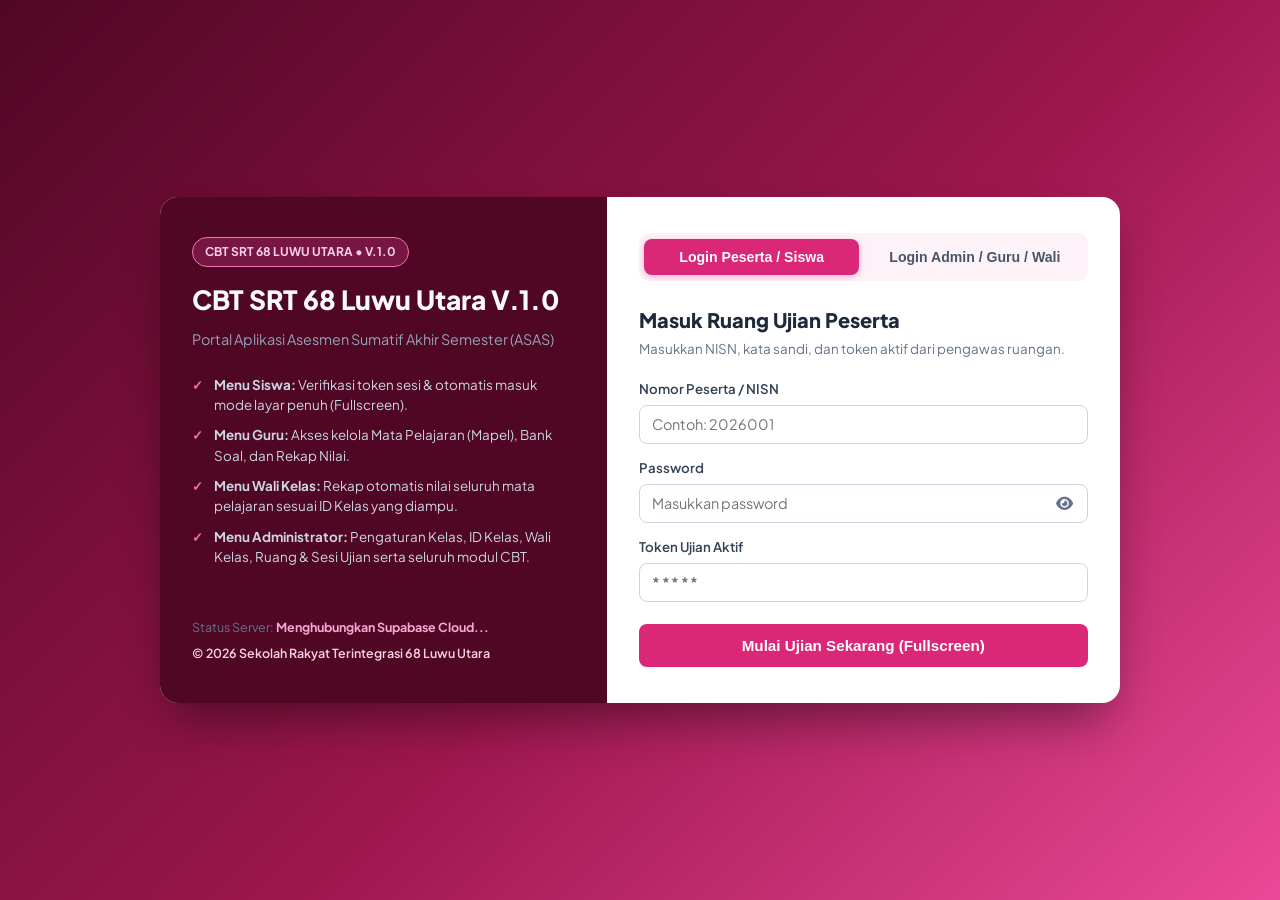
==== index.html @ 257b6ebb "Add files via upload" ====
<!DOCTYPE html>
<html lang="id">
<head>
  <meta charset="UTF-8">
  <meta name="viewport" content="width=device-width, initial-scale=1.0">
  <title>Portal Login Utama - CBT SRT 68 Luwu Utara V.1.0</title>
  <link rel="stylesheet" href="https://cdnjs.cloudflare.com/ajax/libs/font-awesome/6.5.1/css/all.min.css">
  <link rel="stylesheet" href="shared-cbt.css">
  <style>
    body {
      min-height: 100vh;
      display: flex;
      align-items: center;
      justify-content: center;
      background: linear-gradient(135deg, #500724 0%, #9d174d 55%, #ec4899 100%);
      padding: 1.25rem;
    }
    .portal-wrapper {
      width: 100%;
      max-width: 960px;
      background: #ffffff;
      border-radius: 18px;
      overflow: hidden;
      box-shadow: 0 25px 50px -12px rgba(0, 0, 0, 0.45);
      display: grid;
      grid-template-columns: 1fr 1.15fr;
    }
    @media (max-width: 820px) {
      .portal-wrapper { grid-template-columns: 1fr; }
    }
    .portal-side {
      background: #500724;
      color: #f8fafc;
      padding: 2.5rem 2rem;
      display: flex;
      flex-direction: column;
      justify-content: space-between;
    }
    .portal-badge {
      display: inline-block;
      background: rgba(236, 72, 153, 0.25);
      border: 1px solid #f472b6;
      color: #fbcfe8;
      font-size: 0.75rem;
      font-weight: 700;
      padding: 0.3rem 0.75rem;
      border-radius: 999px;
      margin-bottom: 1rem;
    }
    .portal-side h1 {
      font-size: 1.65rem;
      font-weight: 800;
      line-height: 1.25;
      margin-bottom: 0.75rem;
    }
    .portal-side p {
      font-size: 0.9rem;
      color: #94a3b8;
      line-height: 1.6;
    }
    .feature-list {
      margin-top: 1.5rem;
      list-style: none;
      font-size: 0.84rem;
      color: #cbd5e1;
    }
    .feature-list li {
      margin-bottom: 0.65rem;
      padding-left: 1.35rem;
      position: relative;
    }
    .feature-list li::before {
      content: "✓";
      position: absolute;
      left: 0;
      color: #f472b6;
      font-weight: 800;
    }
    .portal-form-area {
      padding: 2.25rem 2rem;
    }
    .role-switcher {
      display: grid;
      grid-template-columns: 1fr 1fr;
      gap: 0.5rem;
      background: #fdf2f8;
      padding: 0.35rem;
      border-radius: 10px;
      margin-bottom: 1.5rem;
    }
    .switch-btn {
      padding: 0.65rem;
      border: none;
      border-radius: 8px;
      font-weight: 700;
      font-size: 0.88rem;
      cursor: pointer;
      background: transparent;
      color: #475569;
      transition: all 0.2s;
    }
    .switch-btn.active {
      background: #db2777;
      color: #ffffff;
      box-shadow: 0 2px 6px rgba(219, 39, 119, 0.3);
    }
  </style>
</head>
<body>

<div class="portal-wrapper">
  <div class="portal-side">
    <div>
      <span class="portal-badge">CBT SRT 68 LUWU UTARA • V.1.0</span>
      <h1 id="portalExamTitle">CBT SRT 68 Luwu Utara V.1.0</h1>
      <p id="portalExamSubject">Portal Aplikasi Asesmen Sumatif Akhir Semester (ASAS)</p>

      <ul class="feature-list">
        <li><strong>Menu Siswa:</strong> Verifikasi token sesi & otomatis masuk mode layar penuh (Fullscreen).</li>
        <li><strong>Menu Guru:</strong> Akses kelola Mata Pelajaran (Mapel), Bank Soal, dan Rekap Nilai.</li>
        <li><strong>Menu Wali Kelas:</strong> Rekap otomatis nilai seluruh mata pelajaran sesuai ID Kelas yang diampu.</li>
        <li><strong>Menu Administrator:</strong> Pengaturan Kelas, ID Kelas, Wali Kelas, Ruang & Sesi Ujian serta seluruh modul CBT.</li>
      </ul>
    </div>
    <div style="font-size:0.78rem; color:#64748b; margin-top:2rem;">
      Status Server: <span id="serverStatus" style="color:#f9a8d4; font-weight:700;">Menghubungkan Supabase Cloud...</span><br><div style="margin-top:0.5rem; color:#fbcfe8; font-weight:600;">&copy; 2026 Sekolah Rakyat Terintegrasi 68 Luwu Utara</div>
    </div>
  </div>

  <div class="portal-form-area">
    <div class="role-switcher">
      <button type="button" class="switch-btn active" id="tabBtnSiswa" onclick="switchLoginMode('siswa')">Login Peserta / Siswa</button>
      <button type="button" class="switch-btn" id="tabBtnAdmin" onclick="switchLoginMode('admin')">Login Admin / Guru / Wali</button>
    </div>

    <!-- FORM LOGIN SISWA -->
    <form id="formLoginSiswa" onsubmit="handleSiswaLogin(event)">
      <h2 style="font-size:1.25rem; font-weight:800; margin-bottom:0.25rem;">Masuk Ruang Ujian Peserta</h2>
      <p style="font-size:0.84rem; color:var(--muted); margin-bottom:1.25rem;">Masukkan NISN, kata sandi, dan token aktif dari pengawas ruangan.</p>

      <div class="form-group">
        <label>Nomor Peserta / NISN</label>
        <input type="text" id="siswaUser" required placeholder="Contoh: 2026001" value="">
      </div>
      <div class="form-group">
        <label>Password</label>
        <div class="password-field-wrap">
          <input type="password" id="siswaPass" required placeholder="Masukkan password" value="">
          <button type="button" class="password-toggle-btn" onclick="togglePasswordVisibility('siswaPass', this)" title="Lihat password" aria-label="Lihat password">
            <i class="fa-solid fa-eye"></i>
          </button>
        </div>
      </div>
      <div class="form-group">
        <label>Token Ujian Aktif</label>
        <input type="text" id="siswaToken" required placeholder="*****" style="text-transform:uppercase; font-weight:700; letter-spacing:1.5px;">
      </div>

      <button type="submit" class="btn btn-primary" style="width:100%; padding:0.8rem; font-size:0.95rem; margin-top:0.5rem;">
        Mulai Ujian Sekarang (Fullscreen)
      </button>
    </form>

    <!-- FORM LOGIN ADMINISTRATOR, GURU & WALI KELAS -->
    <form id="formLoginAdmin" style="display:none;" onsubmit="handleStaffLogin(event)">
      <h2 style="font-size:1.25rem; font-weight:800; margin-bottom:0.25rem;">Login Admin, Guru & Wali Kelas</h2>
      <p style="font-size:0.84rem; color:var(--muted); margin-bottom:1.25rem;">
        <strong>Admin:</strong> Akses penuh manajemen kelas, pengguna & seluruh modul.<br>
        <strong>Guru:</strong> Akses langsung Manajemen Mapel, Bank Soal & Rekap Nilai.<br>
        <strong>Wali Kelas:</strong> Akses langsung Rekap Semua Mapel sesuai ID Kelas.
      </p>

      <div class="form-group">
        <label>Username / NIP</label>
        <input type="text" id="staffUser" required placeholder="Username atau NIP" value="">
      </div>
      <div class="form-group">
        <label>Password</label>
        <div class="password-field-wrap">
          <input type="password" id="staffPass" required placeholder="Masukkan password" value="">
          <button type="button" class="password-toggle-btn" onclick="togglePasswordVisibility('staffPass', this)" title="Lihat password" aria-label="Lihat password">
            <i class="fa-solid fa-eye"></i>
          </button>
        </div>
      </div>

      <button type="submit" class="btn btn-success" style="width:100%; padding:0.8rem; font-size:0.95rem; margin-top:0.75rem;">
        Masuk Sekarang
      </button>
    </form>
  </div>
</div>

<script src="shared-cbt.js"></script>
<script>
  function switchLoginMode(mode) {
    const isSiswa = mode === 'siswa';
    document.getElementById('tabBtnSiswa').classList.toggle('active', isSiswa);
    document.getElementById('tabBtnAdmin').classList.toggle('active', !isSiswa);
    document.getElementById('formLoginSiswa').style.display = isSiswa ? 'block' : 'none';
    document.getElementById('formLoginAdmin').style.display = isSiswa ? 'none' : 'block';
  }

  function handleSiswaLogin(e) {
    e.preventDefault();
    const db = getDB();
    const uname = document.getElementById('siswaUser').value.trim();
    const pass = document.getElementById('siswaPass').value.trim();
    const token = document.getElementById('siswaToken').value.trim().toUpperCase();

    let user = (db.users || []).find(u => u.username === uname && u.password === pass && u.role === 'Siswa');
    if (!user && uname === 'Fajar' && pass === '123') {
      user = { id: 'USR_DUMMY_FAJAR_SISWA', username: 'Fajar', password: '123', name: 'Fajar (Mode Uji Siswa)', role: 'Siswa', kelas: 'XII-TKJ-1', idKelas: 'KLS-XII-TKJ-1', sesi: 'Sesi 1 (07:30 - 09:30)', ruang: 'Lab Komputer 1' };
    }
    if (!user) return alert('Nomor peserta atau kata sandi siswa tidak ditemukan!');
    if (token !== (db.settings.activeToken || '').toUpperCase()) {
      return alert('Token sesi ujian tidak sesuai atau belum aktif!');
    }

    const sess = (db.sessions || {})[uname];
    if (sess && sess.status === 'Diblokir') {
      return alert('Akun Anda sedang DIBLOKIR oleh pengawas ruangan!');
    }

    sessionStorage.setItem('CBT_AUTO_LOGIN_SISWA', JSON.stringify({ username: uname, password: pass, token }));
    window.location.href = '3-ujian-peserta.html?autostart=1';
  }

  function handleStaffLogin(e) {
    e.preventDefault();
    const db = getDB();
    const uname = document.getElementById('staffUser').value.trim();
    const pass = document.getElementById('staffPass').value.trim();

    const staff = (db.users || []).find(u =>
      u.username === uname && u.password === pass && ['Admin', 'Guru', 'Wali Kelas', 'Proktor'].includes(u.role)
    );
    if (!staff) return alert('Username atau kata sandi Admin/Guru/Wali Kelas salah!');

    const resolvedIdKelas = staff.idKelas || resolveIdKelasFromName(staff.kelas);

    const savedPhotos = (typeof getSavedUserPhotosMap === 'function') ? getSavedUserPhotosMap() : {};
    sessionStorage.setItem('CBT_STAFF_AUTH', JSON.stringify({
      id: staff.id,
      username: staff.username,
      name: staff.name,
      role: staff.role,
      subject: staff.kelas || '',
      kelas: staff.kelas || '',
      idKelas: resolvedIdKelas,
      photoUrl: staff.photoUrl || savedPhotos[staff.username] || ''
    }));

    if (staff.role === 'Admin') {
      window.location.href = '1-manajemen-data-pengguna.html';
    } else if (staff.role === 'Guru') {
      window.location.href = '2-bank-soal.html';
    } else if (staff.role === 'Wali Kelas') {
      window.location.href = '6-rekap-wali-kelas.html';
    } else if (staff.role === 'Proktor') {
      window.location.href = '4-proctoring-pengawas.html';
    }
  }

  document.addEventListener('DOMContentLoaded', () => {
    syncFromMySQL((db) => {
      document.getElementById('portalExamTitle').textContent = db.settings.examTitle || 'Sistem Ujian CBT';
      document.getElementById('portalExamSubject').textContent = 'Portal Aplikasi Asesmen Sumatif Akhir Semester (ASAS)';
      document.getElementById('serverStatus').textContent = 'Terhubung ke Supabase Cloud (' + (db.users || []).length + ' akun)';
    });
  });
</script>
</body>
</html>
---- shared-cbt.css ----
@import url('https://cdnjs.cloudflare.com/ajax/libs/font-awesome/6.5.1/css/all.min.css');
/* shared-cbt.css - Desain Profesional & Bersih untuk Sistem Ujian CBT */
@import url('https://fonts.googleapis.com/css2?family=Plus+Jakarta+Sans:wght@400;500;600;700;800&display=swap');

:root {
  --primary: #db2777;
  --primary-hover: #be185d;
  --primary-light: #fdf2f8;
  --secondary: #500724;
  --accent: #ec4899;
  --success: #16a34a;
  --warning: #d97706;
  --danger: #dc2626;
  --bg: #fff5f9;
  --card: #ffffff;
  --border: #fbcfe8;
  --text: #1e293b;
  --muted: #64748b;
}

* { box-sizing: border-box; margin: 0; padding: 0; }
body {
  font-family: 'Plus Jakarta Sans', -apple-system, BlinkMacSystemFont, sans-serif;
  background: var(--bg);
  color: var(--text);
  line-height: 1.5;
}

/* Navbar Navigasi Antar Modul (Hanya muncul di halaman manajemen/dashboard, BUKAN di layar ujian siswa) */
.top-nav {
  background: var(--secondary);
  color: #fff;
  padding: 0.75rem 1.5rem;
  display: flex;
  flex-wrap: wrap;
  align-items: center;
  justify-content: space-between;
  gap: 1rem;
  position: sticky;
  top: 0;
  z-index: 50;
  box-shadow: 0 2px 10px rgba(0,0,0,0.15);
}
.brand {
  font-weight: 800;
  font-size: 1.1rem;
  display: flex;
  align-items: center;
  gap: 0.5rem;
  color: #fff;
  text-decoration: none;
}
.brand span {
  background: var(--accent);
  padding: 2px 8px;
  border-radius: 6px;
  font-size: 0.75rem;
}
.nav-links {
  display: flex;
  flex-wrap: wrap;
  gap: 0.4rem;
}
.nav-links a {
  color: #cbd5e1;
  text-decoration: none;
  font-size: 0.85rem;
  font-weight: 600;
  padding: 0.45rem 0.85rem;
  border-radius: 8px;
  transition: all 0.2s;
}
.nav-links a:hover { background: rgba(255,255,255,0.1); color: #fff; }
.nav-links a.active { background: var(--primary); color: #fff; }

.container { max-width: 1280px; margin: 1.5rem auto; padding: 0 1.25rem; }
.header-banner {
  background: linear-gradient(135deg, #9d174d 0%, #ec4899 100%);
  color: white;
  padding: 1.5rem 2rem;
  border-radius: 14px;
  margin-bottom: 1.5rem;
  display: flex;
  flex-wrap: wrap;
  justify-content: space-between;
  align-items: center;
  gap: 1rem;
}
.header-banner h1 { font-size: 1.4rem; font-weight: 800; }
.header-banner p { font-size: 0.9rem; opacity: 0.9; margin-top: 0.25rem; }

.grid-2 { display: grid; grid-template-columns: repeat(auto-fit, minmax(340px, 1fr)); gap: 1.25rem; }
.grid-3 { display: grid; grid-template-columns: repeat(auto-fit, minmax(260px, 1fr)); gap: 1.25rem; }
.grid-4 { display: grid; grid-template-columns: repeat(auto-fit, minmax(200px, 1fr)); gap: 1rem; }

.card {
  background: var(--card);
  border: 1px solid var(--border);
  border-radius: 12px;
  padding: 1.25rem;
  box-shadow: 0 1px 3px rgba(0,0,0,0.04);
  margin-bottom: 1.25rem;
}
.card-title {
  font-size: 1.05rem;
  font-weight: 700;
  margin-bottom: 1rem;
  padding-bottom: 0.65rem;
  border-bottom: 1px solid var(--border);
  display: flex;
  justify-content: space-between;
  align-items: center;
  gap: 0.5rem;
}

.stat-box {
  background: var(--card);
  border: 1px solid var(--border);
  border-radius: 12px;
  padding: 1.1rem;
}
.stat-label { font-size: 0.8rem; color: var(--muted); font-weight: 600; text-transform: uppercase; }
.stat-val { font-size: 1.65rem; font-weight: 800; color: var(--secondary); margin-top: 0.25rem; }

.form-group { margin-bottom: 0.9rem; }
label { display: block; font-size: 0.83rem; font-weight: 600; margin-bottom: 0.35rem; color: #334155; }
input, select, textarea {
  width: 100%;
  padding: 0.6rem 0.8rem;
  border: 1px solid #cbd5e1;
  border-radius: 8px;
  font-family: inherit;
  font-size: 0.9rem;
  transition: border 0.2s;
}
input:focus, select:focus, textarea:focus {
  outline: none;
  border-color: var(--primary);
  box-shadow: 0 0 0 3px rgba(219,39,119,0.16);
}

.btn {
  display: inline-flex;
  align-items: center;
  justify-content: center;
  gap: 0.4rem;
  padding: 0.55rem 1rem;
  border-radius: 8px;
  font-weight: 600;
  font-size: 0.85rem;
  cursor: pointer;
  border: none;
  transition: all 0.15s;
  text-decoration: none;
}
.btn-primary { background: var(--primary); color: #fff; }
.btn-primary:hover { background: var(--primary-hover); }
.btn-success { background: var(--success); color: #fff; }
.btn-success:hover { background: #15803d; }
.btn-warning { background: var(--warning); color: #fff; }
.btn-danger { background: var(--danger); color: #fff; }
.btn-outline { background: #fff; border: 1px solid #cbd5e1; color: var(--text); }
.btn-outline:hover { background: #f1f5f9; }
.btn-sm { padding: 0.35rem 0.65rem; font-size: 0.78rem; }

.table-wrap { overflow-x: auto; }
table { width: 100%; border-collapse: collapse; font-size: 0.87rem; }
th, td { padding: 0.7rem 0.85rem; text-align: left; border-bottom: 1px solid var(--border); }
th { background: #f1f5f9; font-weight: 700; color: #334155; font-size: 0.8rem; text-transform: uppercase; }
tr:hover td { background: #f8fafc; }

.badge {
  display: inline-block;
  padding: 0.2rem 0.6rem;
  border-radius: 999px;
  font-size: 0.75rem;
  font-weight: 700;
}
.badge-blue { background: #fce7f3; color: #9d174d; }
.badge-green { background: #dcfce7; color: #166534; }
.badge-amber { background: #fef3c7; color: #92400e; }
.badge-red { background: #fee2e2; color: #991b1b; }
.badge-gray { background: #f1f5f9; color: #475569; }

.tabs { display: flex; gap: 0.5rem; border-bottom: 2px solid var(--border); margin-bottom: 1.25rem; flex-wrap: wrap; }
.tab-btn {
  padding: 0.6rem 1.1rem;
  background: none;
  border: none;
  font-weight: 700;
  font-size: 0.88rem;
  color: var(--muted);
  cursor: pointer;
  border-bottom: 3px solid transparent;
  margin-bottom: -2px;
}
.tab-btn.active { color: var(--primary); border-bottom-color: var(--primary); }

.alert {
  padding: 0.85rem 1rem;
  border-radius: 8px;
  font-size: 0.88rem;
  margin-bottom: 1rem;
  border-left: 4px solid;
}
.alert-info { background: #fdf2f8; border-color: #db2777; color: #831843; }
.alert-warn { background: #fffbeb; border-color: #d97706; color: #92400e; }
.alert-danger { background: #fef2f2; border-color: #dc2626; color: #991b1b; }

@media print {
  .no-print, .top-nav { display: none !important; }
  body { background: #fff; }
  .card { box-shadow: none; border: 1px solid #000; }
}


/* === LEFT SIDEBAR LAYOUT (MENU SEBELAH KIRI) === */
body.has-sidebar {
  display: flex;
  min-height: 100vh;
  background: var(--bg);
}

body.has-sidebar .top-nav {
  width: 260px;
  min-width: 260px;
  flex-shrink: 0;
  height: 100vh;
  position: sticky;
  top: 0;
  left: 0;
  flex-direction: column;
  align-items: stretch;
  justify-content: flex-start;
  padding: 1.25rem 1rem;
  gap: 1.25rem;
  border-right: 1px solid rgba(255, 255, 255, 0.08);
  box-shadow: 4px 0 18px rgba(15, 23, 42, 0.12);
  overflow-y: auto;
  z-index: 60;
}

body.has-sidebar .top-nav .brand {
  padding: 0.5rem 0.65rem 1rem 0.65rem;
  border-bottom: 1px solid rgba(255, 255, 255, 0.12);
  font-size: 1.15rem;
  justify-content: space-between;
}

body.has-sidebar .top-nav .nav-links {
  flex-direction: column;
  width: 100%;
  gap: 0.45rem;
  flex: 1;
}

body.has-sidebar .top-nav .nav-links a {
  display: flex;
  align-items: center;
  gap: 0.6rem;
  width: 100%;
  padding: 0.7rem 0.9rem;
  font-size: 0.88rem;
  border-radius: 9px;
  color: #cbd5e1;
  transition: all 0.18s ease;
}

body.has-sidebar .top-nav .nav-links a:hover {
  background: rgba(255, 255, 255, 0.12);
  color: #ffffff;
  transform: translateX(3px);
}

body.has-sidebar .top-nav .nav-links a.active {
  background: linear-gradient(135deg, #ec4899 0%, #be185d 100%);
  color: #ffffff;
  box-shadow: 0 4px 12px rgba(219, 39, 119, 0.35);
}

body.has-sidebar .top-nav .nav-links a.logout-link {
  margin-top: auto;
  background: rgba(239, 68, 68, 0.2);
  border: 1px solid rgba(248, 113, 113, 0.3);
  color: #fecaca;
}

body.has-sidebar .top-nav .nav-links a.logout-link:hover {
  background: rgba(220, 38, 38, 0.85);
  color: #ffffff;
}

body.has-sidebar > .container {
  flex: 1;
  min-width: 0;
  max-width: 100%;
  margin: 0;
  padding: 1.5rem 1.75rem;
}

@media (max-width: 860px) {
  body.has-sidebar {
    flex-direction: column;
  }
  body.has-sidebar .top-nav {
    width: 100%;
    min-width: 100%;
    height: auto;
    position: sticky;
    padding: 0.85rem 1rem;
    gap: 0.75rem;
  }
  body.has-sidebar .top-nav .brand {
    padding-bottom: 0.5rem;
  }
  body.has-sidebar .top-nav .nav-links {
    flex-direction: row;
    flex-wrap: wrap;
  }
  body.has-sidebar .top-nav .nav-links a {
    width: auto;
    padding: 0.45rem 0.75rem;
  }
  body.has-sidebar .top-nav .nav-links a.logout-link {
    margin-top: 0;
  }
  body.has-sidebar > .container {
    padding: 1.1rem;
  }
}

@media print {
  body.has-sidebar { display: block; }
  body.has-sidebar .top-nav { display: none !important; }
  body.has-sidebar > .container { padding: 0; }
}


body.has-sidebar .top-nav .nav-links a i {
  width: 20px;
  text-align: center;
  font-size: 1rem;
  color: #94a3b8;
  transition: color 0.18s ease, transform 0.18s ease;
  flex-shrink: 0;
}
body.has-sidebar .top-nav .nav-links a:hover i {
  color: #f472b6;
  transform: scale(1.08);
}
body.has-sidebar .top-nav .nav-links a.active i {
  color: #ffffff;
}
body.has-sidebar .top-nav .nav-links a.logout-link i {
  color: #fca5a5;
}
body.has-sidebar .top-nav .nav-links a.logout-link:hover i {
  color: #ffffff;
}


/* =========================================================
   CBT MODERN TOAST & DIALOG NOTIFICATION SYSTEM
   ========================================================= */
#cbt-toast-container {
  position: fixed;
  top: 20px;
  right: 20px;
  z-index: 99999;
  display: flex;
  flex-direction: column;
  gap: 12px;
  pointer-events: none;
}

.cbt-toast {
  pointer-events: auto;
  position: relative;
  min-width: 320px;
  max-width: 410px;
  background: rgba(255, 255, 255, 0.97);
  backdrop-filter: blur(12px);
  border-radius: 12px;
  padding: 14px 18px;
  box-shadow: 0 14px 32px -4px rgba(15, 23, 42, 0.16),
              0 4px 12px -2px rgba(15, 23, 42, 0.08);
  border: 1px solid rgba(226, 232, 240, 0.9);
  border-left: 5px solid #ec4899;
  display: flex;
  align-items: flex-start;
  gap: 12px;
  overflow: hidden;
  font-family: inherit;
  animation: cbtToastIn 0.4s cubic-bezier(0.16, 1, 0.3, 1) forwards;
}

.cbt-toast.closing {
  animation: cbtToastOut 0.35s cubic-bezier(0.4, 0, 1, 1) forwards;
}

.cbt-toast.success { border-left-color: #10b981; }
.cbt-toast.success .cbt-toast-icon { background: #ecfdf5; color: #10b981; }
.cbt-toast.success .cbt-toast-progress { background: linear-gradient(90deg, #10b981, #34d399); }

.cbt-toast.warning { border-left-color: #f59e0b; }
.cbt-toast.warning .cbt-toast-icon { background: #fffbeb; color: #f59e0b; }
.cbt-toast.warning .cbt-toast-progress { background: linear-gradient(90deg, #f59e0b, #fbbf24); }

.cbt-toast.error { border-left-color: #ef4444; }
.cbt-toast.error .cbt-toast-icon { background: #fef2f2; color: #ef4444; }
.cbt-toast.error .cbt-toast-progress { background: linear-gradient(90deg, #ef4444, #f87171); }

.cbt-toast.info { border-left-color: #ec4899; }
.cbt-toast.info .cbt-toast-icon { background: #fdf2f8; color: #db2777; }
.cbt-toast.info .cbt-toast-progress { background: linear-gradient(90deg, #db2777, #f472b6); }

.cbt-toast-icon {
  width: 36px;
  height: 36px;
  border-radius: 10px;
  display: flex;
  align-items: center;
  justify-content: center;
  flex-shrink: 0;
  margin-top: 1px;
}

.cbt-toast-icon svg {
  width: 19px;
  height: 19px;
}

.cbt-toast-body {
  flex: 1;
  min-width: 0;
}

.cbt-toast-title {
  font-size: 14px;
  font-weight: 700;
  color: #0f172a;
  margin-bottom: 3px;
  line-height: 1.3;
}

.cbt-toast-msg {
  font-size: 13px;
  color: #475569;
  line-height: 1.45;
  word-wrap: break-word;
}

.cbt-toast-close {
  background: transparent;
  border: none;
  color: #94a3b8;
  cursor: pointer;
  padding: 4px;
  border-radius: 6px;
  display: flex;
  align-items: center;
  justify-content: center;
  transition: all 0.2s;
}

.cbt-toast-close:hover {
  background: #f1f5f9;
  color: #0f172a;
}

.cbt-toast-progress {
  position: absolute;
  bottom: 0;
  left: 0;
  height: 3.5px;
  width: 100%;
  transform-origin: left;
  animation: cbtToastProgress var(--duration, 4000ms) linear forwards;
}

.cbt-toast:hover .cbt-toast-progress {
  animation-play-state: paused;
}

@keyframes cbtToastIn {
  0% {
    opacity: 0;
    transform: translateX(100%) scale(0.95);
  }
  100% {
    opacity: 1;
    transform: translateX(0) scale(1);
  }
}

@keyframes cbtToastOut {
  0% {
    opacity: 1;
    transform: translateX(0) scale(1);
  }
  100% {
    opacity: 0;
    transform: translateX(110%) scale(0.95);
  }
}

@keyframes cbtToastProgress {
  0% { transform: scaleX(1); }
  100% { transform: scaleX(0); }
}

@media (max-width: 480px) {
  #cbt-toast-container {
    top: 12px;
    right: 12px;
    left: 12px;
  }
  .cbt-toast {
    min-width: unset;
    max-width: unset;
    width: 100%;
  }
}


/* =========================================================
   CBT MODERN CONFIRMATION MODAL (HAPUS, LOGOUT, RESET, SUBMIT)
   ========================================================= */
.cbt-modal-backdrop {
  position: fixed;
  inset: 0;
  background: rgba(15, 23, 42, 0.58);
  backdrop-filter: blur(6px);
  z-index: 100000;
  display: flex;
  align-items: center;
  justify-content: center;
  padding: 1rem;
  opacity: 0;
  animation: cbtModalFadeIn 0.22s ease forwards;
}

.cbt-modal-backdrop.closing {
  animation: cbtModalFadeOut 0.2s ease forwards;
}

.cbt-modal-box {
  width: 100%;
  max-width: 420px;
  background: #ffffff;
  border-radius: 16px;
  padding: 1.5rem 1.65rem;
  box-shadow: 0 25px 50px -12px rgba(15, 23, 42, 0.32),
              0 0 0 1px rgba(226, 232, 240, 0.9);
  text-align: center;
  transform: scale(0.92) translateY(10px);
  animation: cbtModalPopIn 0.28s cubic-bezier(0.16, 1, 0.3, 1) forwards;
}

.cbt-modal-backdrop.closing .cbt-modal-box {
  animation: cbtModalPopOut 0.2s ease forwards;
}

.cbt-modal-icon {
  width: 54px;
  height: 54px;
  border-radius: 14px;
  margin: 0 auto 1rem auto;
  display: flex;
  align-items: center;
  justify-content: center;
}

.cbt-modal-icon svg {
  width: 26px;
  height: 26px;
}

.cbt-modal-icon.danger {
  background: #fef2f2;
  color: #dc2626;
  border: 1px solid #fecaca;
}

.cbt-modal-icon.warning {
  background: #fffbeb;
  color: #d97706;
  border: 1px solid #fde68a;
}

.cbt-modal-icon.info {
  background: #fdf2f8;
  color: #db2777;
  border: 1px solid #fbcfe8;
}

.cbt-modal-title {
  font-size: 1.12rem;
  font-weight: 800;
  color: #0f172a;
  margin-bottom: 0.45rem;
}

.cbt-modal-msg {
  font-size: 0.9rem;
  color: #475569;
  line-height: 1.55;
  margin-bottom: 1.4rem;
}

.cbt-modal-actions {
  display: flex;
  gap: 0.65rem;
  justify-content: center;
}

.cbt-modal-btn {
  flex: 1;
  padding: 0.65rem 1rem;
  border-radius: 10px;
  font-size: 0.88rem;
  font-weight: 700;
  cursor: pointer;
  border: none;
  transition: all 0.16s ease;
  font-family: inherit;
}

.cbt-modal-btn.cancel {
  background: #f1f5f9;
  color: #334155;
  border: 1px solid #cbd5e1;
}

.cbt-modal-btn.cancel:hover {
  background: #e2e8f0;
  color: #0f172a;
}

.cbt-modal-btn.danger {
  background: linear-gradient(135deg, #ef4444 0%, #dc2626 100%);
  color: #ffffff;
  box-shadow: 0 4px 12px rgba(220, 38, 38, 0.28);
}

.cbt-modal-btn.danger:hover {
  background: linear-gradient(135deg, #dc2626 0%, #b91c1c 100%);
}

.cbt-modal-btn.warning {
  background: linear-gradient(135deg, #f59e0b 0%, #d97706 100%);
  color: #ffffff;
  box-shadow: 0 4px 12px rgba(217, 119, 6, 0.28);
}

.cbt-modal-btn.info {
  background: linear-gradient(135deg, #ec4899 0%, #be185d 100%);
  color: #ffffff;
  box-shadow: 0 4px 12px rgba(219, 39, 119, 0.28);
}

@keyframes cbtModalFadeIn {
  from { opacity: 0; }
  to { opacity: 1; }
}

@keyframes cbtModalFadeOut {
  from { opacity: 1; }
  to { opacity: 0; }
}

@keyframes cbtModalPopIn {
  from { opacity: 0; transform: scale(0.92) translateY(10px); }
  to { opacity: 1; transform: scale(1) translateY(0); }
}

@keyframes cbtModalPopOut {
  from { opacity: 1; transform: scale(1) translateY(0); }
  to { opacity: 0; transform: scale(0.94) translateY(8px); }
}


/* Footer Copyright */
.cbt-footer {
  margin-top: 2rem;
  padding: 1rem 1.25rem;
  text-align: center;
  font-size: 0.82rem;
  font-weight: 600;
  color: #9d174d;
  border-top: 1px solid #fbcfe8;
  background: rgba(253, 242, 248, 0.7);
  border-radius: 0 0 12px 12px;
}

/* Password Input dengan Tombol Mata (Show/Hide Password) */
.password-field-wrap {
  position: relative;
  display: flex;
  align-items: center;
  width: 100%;
}
.password-field-wrap input {
  padding-right: 2.6rem !important;
}
.password-toggle-btn {
  position: absolute;
  right: 0.45rem;
  top: 50%;
  transform: translateY(-50%);
  background: transparent;
  border: none;
  color: #64748b;
  cursor: pointer;
  width: 2rem;
  height: 2rem;
  display: inline-flex;
  align-items: center;
  justify-content: center;
  border-radius: 6px;
  font-size: 0.95rem;
  transition: color 0.15s, background 0.15s;
}
.password-toggle-btn:hover {
  color: var(--primary);
  background: #fdf2f8;
}
.password-toggle-btn:focus {
  outline: none;
  color: var(--primary);
}

/* Sidebar Guru Profile Card & Avatar */
.sidebar-profile-card {
  font-size: 0.75rem;
  color: #fbcfe8;
  padding: 0.65rem 0.75rem;
  background: rgba(219, 39, 119, 0.32);
  border: 1px solid rgba(244, 114, 182, 0.25);
  border-radius: 10px;
  margin-bottom: 0.45rem;
}
.sidebar-profile-top {
  display: flex;
  align-items: center;
  gap: 0.6rem;
  margin-bottom: 0.45rem;
  padding-bottom: 0.45rem;
  border-bottom: 1px dashed rgba(255, 255, 255, 0.24);
}
.sidebar-avatar {
  width: 40px;
  height: 40px;
  border-radius: 999px;
  object-fit: cover;
  border: 2px solid #f472b6;
  background: #831843;
  color: #fff;
  display: inline-flex;
  align-items: center;
  justify-content: center;
  font-weight: 800;
  font-size: 0.85rem;
  flex-shrink: 0;
}
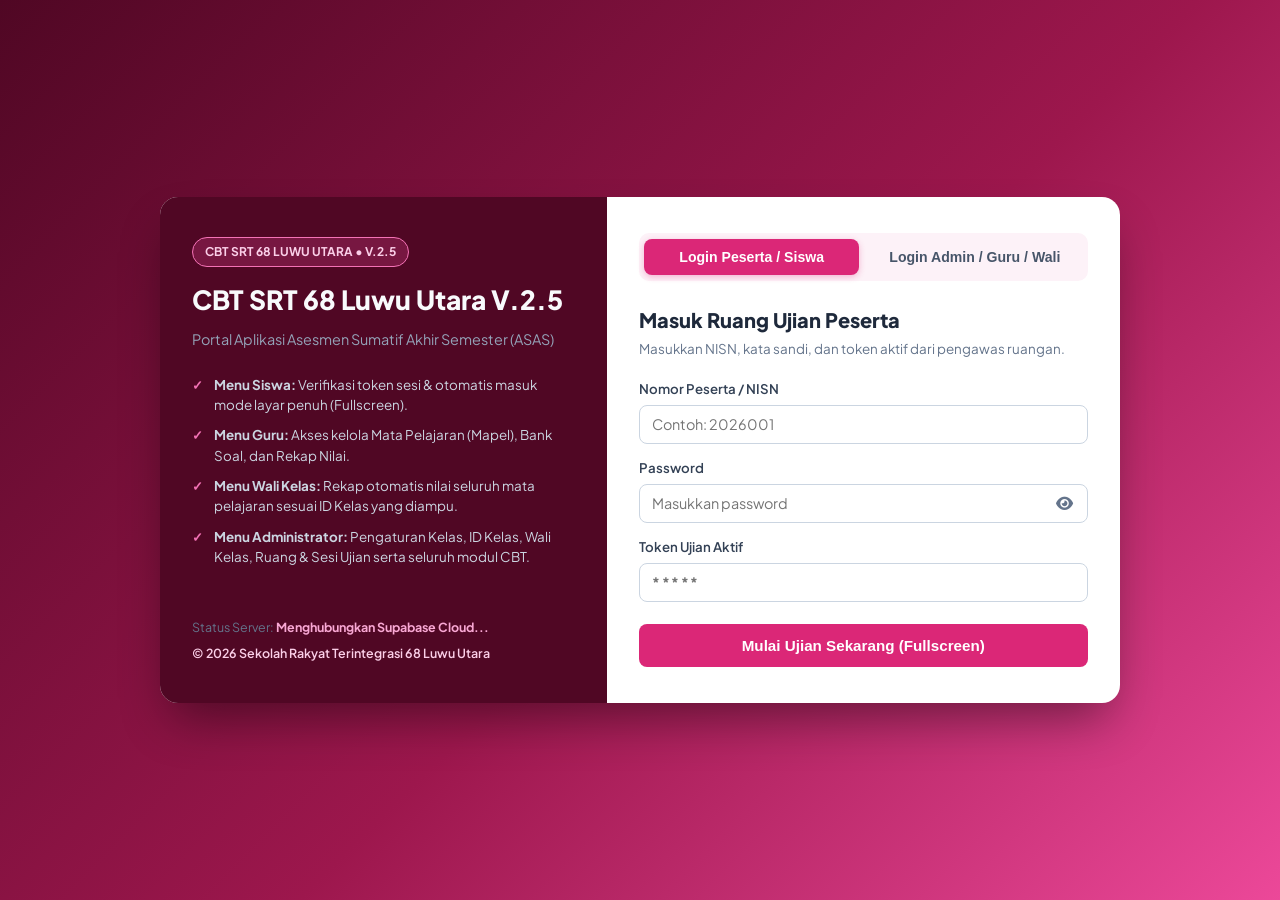
==== commit 723086ac: "Add files via upload" ====
--- a/index.html
+++ b/index.html
@@ -3,7 +3,7 @@
 <head>
   <meta charset="UTF-8">
   <meta name="viewport" content="width=device-width, initial-scale=1.0">
-  <title>Portal Login Utama - CBT SRT 68 Luwu Utara V.1.0</title>
+  <title>Portal Login Utama - CBT SRT 68 Luwu Utara V.2.5</title>
   <link rel="stylesheet" href="https://cdnjs.cloudflare.com/ajax/libs/font-awesome/6.5.1/css/all.min.css">
   <link rel="stylesheet" href="shared-cbt.css">
   <style>
@@ -111,8 +111,8 @@
 <div class="portal-wrapper">
   <div class="portal-side">
     <div>
-      <span class="portal-badge">CBT SRT 68 LUWU UTARA • V.1.0</span>
-      <h1 id="portalExamTitle">CBT SRT 68 Luwu Utara V.1.0</h1>
+      <span class="portal-badge">CBT SRT 68 LUWU UTARA • V.2.5</span>
+      <h1 id="portalExamTitle">CBT SRT 68 Luwu Utara V.2.5</h1>
       <p id="portalExamSubject">Portal Aplikasi Asesmen Sumatif Akhir Semester (ASAS)</p>
 
       <ul class="feature-list">
--- a/shared-cbt.css
+++ b/shared-cbt.css
@@ -763,3 +763,325 @@
   font-size: 0.85rem;
   flex-shrink: 0;
 }
+
+
+/* ============================================================================
+   EDITOR SOAL GAYA WORD, RUMUS MATEMATIKA & INPUT GAMBAR (V2.2)
+   ============================================================================ */
+.word-editor-shell {
+  border: 2px solid #f9a8d4;
+  border-radius: 12px;
+  background: #ffffff;
+  overflow: hidden;
+  box-shadow: 0 2px 8px rgba(219, 39, 119, 0.06);
+  transition: border-color 0.2s, box-shadow 0.2s;
+}
+.word-editor-shell:focus-within {
+  border-color: var(--primary);
+  box-shadow: 0 0 0 3px rgba(219, 39, 119, 0.14);
+}
+.word-ribbon {
+  background: linear-gradient(180deg, #fff5f9 0%, #fce7f3 100%);
+  border-bottom: 1px solid #f9a8d4;
+  padding: 0.5rem 0.65rem;
+  display: flex;
+  flex-direction: column;
+  gap: 0.45rem;
+}
+.word-ribbon-row {
+  display: flex;
+  flex-wrap: wrap;
+  align-items: center;
+  gap: 0.3rem;
+}
+.word-sep {
+  width: 1px;
+  height: 22px;
+  background: #f472b6;
+  opacity: 0.45;
+  margin: 0 0.2rem;
+}
+.word-btn {
+  display: inline-flex;
+  align-items: center;
+  justify-content: center;
+  gap: 4px;
+  min-width: 30px;
+  height: 30px;
+  padding: 0 0.5rem;
+  border-radius: 6px;
+  border: 1px solid #f9a8d4;
+  background: #ffffff;
+  color: #500724;
+  font-size: 0.8rem;
+  font-weight: 700;
+  cursor: pointer;
+  transition: all 0.14s ease;
+  user-select: none;
+}
+.word-btn:hover {
+  background: #db2777;
+  color: #ffffff;
+  border-color: #db2777;
+  transform: translateY(-1px);
+}
+.word-btn.math-tpl {
+  background: #fdf2f8;
+  border-color: #ec4899;
+  color: #9d174d;
+  font-family: 'Cambria Math', 'Times New Roman', serif;
+  font-size: 0.86rem;
+}
+.word-btn.math-tpl:hover {
+  background: #be185d;
+  color: #ffffff;
+}
+.math-palette-bar {
+  background: #ffffff;
+  border: 1px solid #fbcfe8;
+  border-radius: 8px;
+  padding: 0.4rem 0.5rem;
+}
+.math-cat-tabs {
+  display: flex;
+  flex-wrap: wrap;
+  gap: 0.25rem;
+  margin-bottom: 0.35rem;
+}
+.math-cat-btn {
+  padding: 2px 8px;
+  border-radius: 999px;
+  border: 1px solid #fbcfe8;
+  background: #fff5f9;
+  color: #831843;
+  font-size: 0.72rem;
+  font-weight: 700;
+  cursor: pointer;
+}
+.math-cat-btn.active {
+  background: #db2777;
+  color: #ffffff;
+  border-color: #db2777;
+}
+.math-symbols-grid {
+  display: flex;
+  flex-wrap: wrap;
+  gap: 0.25rem;
+}
+.sym-btn {
+  min-width: 28px;
+  height: 28px;
+  padding: 0 6px;
+  border-radius: 6px;
+  border: 1px solid #e2e8f0;
+  background: #f8fafc;
+  color: #0f172a;
+  font-family: 'Cambria Math', 'Times New Roman', serif;
+  font-size: 0.95rem;
+  font-weight: 600;
+  cursor: pointer;
+  display: inline-flex;
+  align-items: center;
+  justify-content: center;
+}
+.sym-btn:hover {
+  background: #fce7f3;
+  border-color: #db2777;
+  color: #9d174d;
+}
+.word-page-canvas {
+  background: #f8fafc;
+  padding: 0.75rem;
+}
+.word-editable-area {
+  min-height: 145px;
+  max-height: 360px;
+  overflow-y: auto;
+  background: #ffffff;
+  border: 1px solid #e2e8f0;
+  border-radius: 6px;
+  padding: 0.9rem 1.1rem;
+  font-size: 0.98rem;
+  line-height: 1.75;
+  color: #0f172a;
+  outline: none;
+  box-shadow: inset 0 1px 3px rgba(0,0,0,0.03);
+}
+.word-editable-area:empty:before {
+  content: attr(data-placeholder);
+  color: #94a3b8;
+  pointer-events: none;
+}
+.word-editable-area table,
+.cbt-rich-content table {
+  border-collapse: collapse;
+  margin: 0.5rem 0;
+  width: auto;
+  max-width: 100%;
+}
+.word-editable-area td, .word-editable-area th,
+.cbt-rich-content td, .cbt-rich-content th {
+  border: 1px solid #94a3b8;
+  padding: 0.35rem 0.65rem;
+  min-width: 48px;
+}
+.word-editable-area img,
+.cbt-rich-content img {
+  max-width: 100%;
+  max-height: 260px;
+  border-radius: 8px;
+  margin: 0.35rem 0;
+  vertical-align: middle;
+}
+
+/* Pecahan & Akar Matematika (Tampil identik di Editor, Ujian Siswa & Pembahasan) */
+.cbt-frac {
+  display: inline-flex;
+  flex-direction: column;
+  align-items: center;
+  vertical-align: middle;
+  margin: 0 3px;
+  font-family: 'Cambria Math', 'Times New Roman', serif;
+  line-height: 1.15;
+}
+.cbt-frac > .cbt-num {
+  padding: 0 5px 2px 5px;
+  border-bottom: 1.5px solid currentColor;
+  text-align: center;
+  min-width: 18px;
+}
+.cbt-frac > .cbt-den {
+  padding: 2px 5px 0 5px;
+  text-align: center;
+  min-width: 18px;
+}
+.cbt-sqrt {
+  display: inline-flex;
+  align-items: stretch;
+  vertical-align: middle;
+  margin: 0 2px;
+  font-family: 'Cambria Math', 'Times New Roman', serif;
+}
+.cbt-sqrt-rad {
+  font-size: 1.15em;
+  line-height: 1;
+  padding-right: 1px;
+}
+.cbt-sqrt-body {
+  border-top: 1.5px solid currentColor;
+  padding: 0 4px;
+  min-width: 18px;
+}
+
+/* Dropzone Upload Gambar Soal */
+.img-dropzone {
+  border: 2px dashed #f472b6;
+  border-radius: 10px;
+  background: #fff5f9;
+  padding: 0.85rem;
+  text-align: center;
+  cursor: pointer;
+  transition: all 0.18s ease;
+}
+.img-dropzone:hover, .img-dropzone.dragover {
+  background: #fce7f3;
+  border-color: #db2777;
+}
+.img-preview-card {
+  position: relative;
+  display: inline-block;
+  margin-top: 0.6rem;
+  border: 1px solid #fbcfe8;
+  border-radius: 10px;
+  padding: 0.4rem;
+  background: #ffffff;
+}
+.img-preview-card img {
+  max-height: 190px;
+  max-width: 100%;
+  border-radius: 8px;
+  display: block;
+}
+
+/* Input Opsi PG dengan Tombol Matematika & Gambar */
+.pg-option-box {
+  border: 1px solid #fbcfe8;
+  border-radius: 10px;
+  padding: 0.55rem 0.65rem;
+  background: #fffafc;
+}
+.pg-opt-toolbar {
+  display: flex;
+  flex-wrap: wrap;
+  gap: 0.22rem;
+  margin-bottom: 0.35rem;
+  align-items: center;
+}
+.pg-opt-mini-btn {
+  padding: 1px 6px;
+  font-size: 0.75rem;
+  font-weight: 700;
+  border-radius: 5px;
+  border: 1px solid #f9a8d4;
+  background: #ffffff;
+  color: #831843;
+  cursor: pointer;
+  font-family: 'Cambria Math', 'Times New Roman', serif;
+}
+.pg-opt-mini-btn:hover {
+  background: #db2777;
+  color: #ffffff;
+}
+.pg-opt-editable {
+  min-height: 38px;
+  background: #ffffff;
+  border: 1px solid #cbd5e1;
+  border-radius: 7px;
+  padding: 0.45rem 0.65rem;
+  font-size: 0.9rem;
+  line-height: 1.5;
+  outline: none;
+}
+.pg-opt-editable:focus {
+  border-color: var(--primary);
+  box-shadow: 0 0 0 2px rgba(219, 39, 119, 0.14);
+}
+.pg-opt-editable:empty:before {
+  content: attr(data-placeholder);
+  color: #94a3b8;
+  pointer-events: none;
+}
+.pg-opt-editable img {
+  max-height: 95px;
+  max-width: 100%;
+  border-radius: 6px;
+  display: block;
+  margin-top: 4px;
+}
+
+/* Lightbox Zoom Gambar di Layar Peserta */
+.cbt-img-zoomable {
+  cursor: zoom-in;
+  transition: transform 0.15s ease;
+}
+.cbt-img-zoomable:hover {
+  transform: scale(1.01);
+}
+.cbt-lightbox {
+  position: fixed;
+  inset: 0;
+  background: rgba(15, 23, 42, 0.88);
+  z-index: 10000;
+  display: none;
+  align-items: center;
+  justify-content: center;
+  padding: 1.5rem;
+  cursor: zoom-out;
+}
+.cbt-lightbox img {
+  max-width: 94vw;
+  max-height: 90vh;
+  border-radius: 12px;
+  box-shadow: 0 20px 50px rgba(0,0,0,0.5);
+  background: #fff;
+}
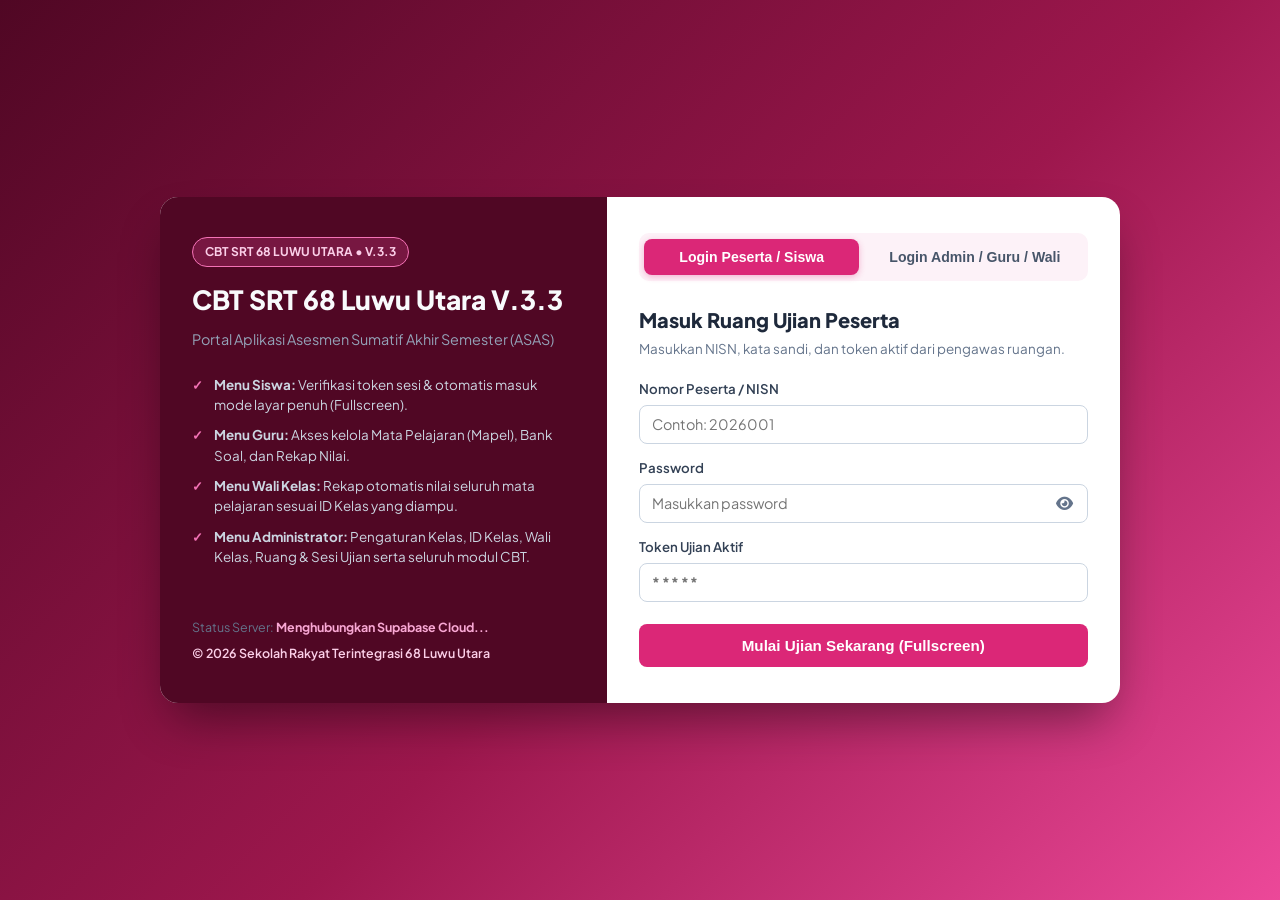
==== commit 99ba47c3: "Add files via upload" ====
--- a/index.html
+++ b/index.html
@@ -3,7 +3,7 @@
 <head>
   <meta charset="UTF-8">
   <meta name="viewport" content="width=device-width, initial-scale=1.0">
-  <title>Portal Login Utama - CBT SRT 68 Luwu Utara V.2.5</title>
+  <title>Portal Login Utama - CBT SRT 68 Luwu Utara V.3.3</title>
   <link rel="stylesheet" href="https://cdnjs.cloudflare.com/ajax/libs/font-awesome/6.5.1/css/all.min.css">
   <link rel="stylesheet" href="shared-cbt.css">
   <style>
@@ -111,8 +111,8 @@
 <div class="portal-wrapper">
   <div class="portal-side">
     <div>
-      <span class="portal-badge">CBT SRT 68 LUWU UTARA • V.2.5</span>
-      <h1 id="portalExamTitle">CBT SRT 68 Luwu Utara V.2.5</h1>
+      <span class="portal-badge">CBT SRT 68 LUWU UTARA • V.3.3</span>
+      <h1 id="portalExamTitle">CBT SRT 68 Luwu Utara V.3.3</h1>
       <p id="portalExamSubject">Portal Aplikasi Asesmen Sumatif Akhir Semester (ASAS)</p>
 
       <ul class="feature-list">
--- a/shared-cbt.css
+++ b/shared-cbt.css
@@ -928,10 +928,47 @@
 .word-editable-area img,
 .cbt-rich-content img {
   max-width: 100%;
-  max-height: 260px;
+  max-height: 320px;
   border-radius: 8px;
-  margin: 0.35rem 0;
+  margin: 0.25rem 0.35rem;
   vertical-align: middle;
+  transition: outline 0.12s ease;
+}
+.word-editable-area img {
+  cursor: pointer;
+}
+.word-editable-area img.cbt-img-selected {
+  outline: 2.5px solid var(--primary);
+  outline-offset: 2px;
+}
+.cbt-img-align-inline {
+  display: inline-block;
+  vertical-align: middle;
+  margin: 0 5px;
+}
+.cbt-img-align-center {
+  display: block;
+  margin: 8px auto;
+}
+.cbt-img-align-left {
+  display: block;
+  margin: 8px auto 8px 0;
+}
+.cbt-img-align-right {
+  display: block;
+  margin: 8px 0 8px auto;
+}
+.img-floating-toolbar {
+  display: none;
+  flex-wrap: wrap;
+  align-items: center;
+  gap: 0.3rem;
+  background: #fdf2f8;
+  border: 1px solid #f472b6;
+  border-radius: 8px;
+  padding: 0.4rem 0.65rem;
+  margin-top: 0.45rem;
+  font-size: 0.76rem;
 }
 
 /* Pecahan & Akar Matematika (Tampil identik di Editor, Ujian Siswa & Pembahasan) */
